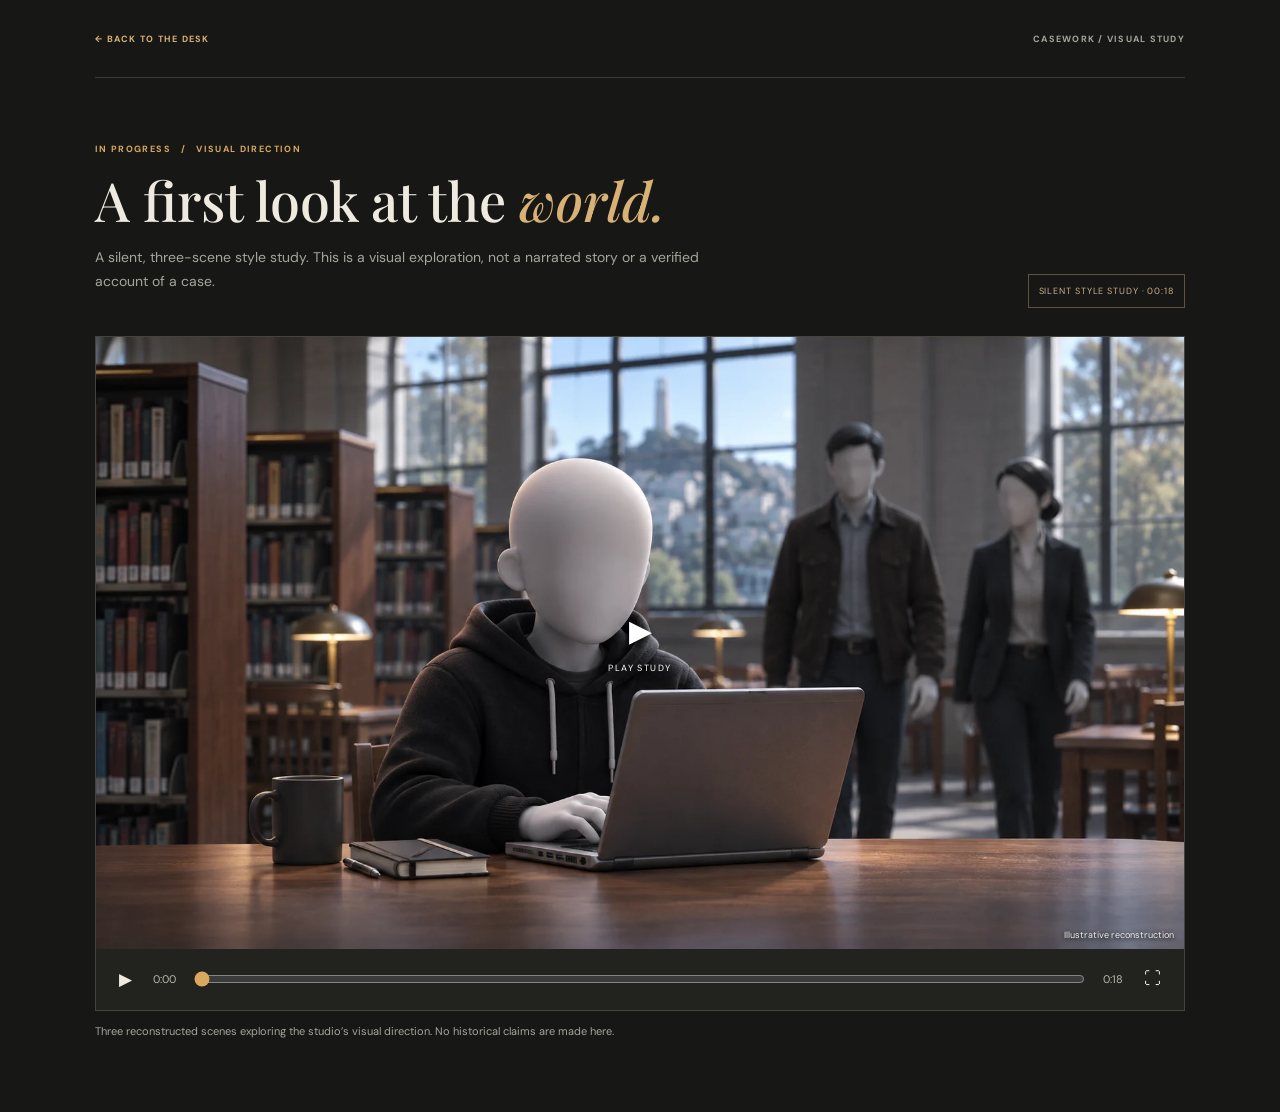
==== docs/study/index.html @ 67bc18f0 "Build public review studio and bounded production control plane" ====
<!doctype html>
<html lang="en">
<head><meta charset="utf-8"><meta name="viewport" content="width=device-width,initial-scale=1"><meta name="theme-color" content="#171816"><title>Visual style study — Casework</title><link rel="stylesheet" href="study.css"></head>
<body><main><header><a href="../index.html">← BACK TO THE DESK</a><span>CASEWORK / VISUAL STUDY</span></header><div class="heading"><div><p class="eyebrow">IN PROGRESS &nbsp; / &nbsp; VISUAL DIRECTION</p><h1>A first look at the <em>world.</em></h1><p class="description">A silent, three-scene style study. This is a visual exploration, not a narrated story or a verified account of a case.</p></div><span class="tag">SILENT STYLE STUDY · 00:18</span></div><section class="player" aria-label="Silent visual style study"><div class="stage" id="stage"><img id="scene" alt=""/><div class="attribution">Illustrative reconstruction</div><div class="play-prompt" id="prompt">▶ <span>PLAY STUDY</span></div></div><div class="controls"><button id="play" aria-label="Play">▶</button><span id="time">0:00</span><label class="sr-only" for="seek">Seek through style study</label><input id="seek" type="range" min="0" max="18" step="0.01" value="0"><span>0:18</span><button id="fullscreen" aria-label="Toggle fullscreen">⛶</button></div></section><p class="footnote">Three reconstructed scenes exploring the studio’s visual direction. No historical claims are made here.</p></main><script src="study.js"></script></body></html>
---- docs/study/study.css ----
@import url('https://fonts.googleapis.com/css2?family=DM+Sans:wght@400;600;700&family=Playfair+Display:ital,wght@0,500;1,500&display=swap');
*{box-sizing:border-box}body{margin:0;background:#171816;color:#eeeae0;font:14px 'DM Sans',Arial,sans-serif}main{max-width:1150px;margin:auto;padding:0 30px 60px}header{height:78px;display:flex;align-items:center;justify-content:space-between;border-bottom:1px solid #393a33;font-size:9px;font-weight:700;letter-spacing:.14em;color:#a5a69a}header a{color:#d7b077;text-decoration:none}.heading{padding:56px 0 28px;display:flex;align-items:end;justify-content:space-between;gap:25px}.eyebrow{font-size:9px;color:#d8a85e;font-weight:700;letter-spacing:.15em}h1{font:500 clamp(35px,5vw,54px)/1.1 'Playfair Display',Georgia,serif;margin:16px 0}h1 em{color:#d9b176}.description,.footnote{color:#a5a69b;line-height:1.7;max-width:610px}.tag{white-space:nowrap;color:#c8af88;border:1px solid #5c5342;padding:10px;font-size:9px;letter-spacing:.1em}.player{background:#22231f;border:1px solid #44443a}.stage{aspect-ratio:16/9;background:#111;position:relative;overflow:hidden}.stage img{width:100%;height:100%;object-fit:contain;display:block}.stage-label{position:absolute;left:18px;top:18px;background:#171816ba;padding:9px 11px;font-size:9px;letter-spacing:.12em;font-weight:700}.stage-label span{color:#d8a85e}.play-prompt{position:absolute;inset:0;display:grid;place-content:center;text-align:center;color:white;font-size:30px;text-shadow:0 2px 10px #000}.play-prompt span{display:block;font-size:9px;letter-spacing:.16em;margin-top:12px}.playing .play-prompt{display:none}.controls{display:flex;align-items:center;gap:16px;padding:15px 18px;color:#b9b9ae;font-size:11px}.controls button{background:none;border:0;color:#eeeae0;font-size:17px;cursor:pointer;padding:5px}.controls input{flex:1;accent-color:#d8a85e;min-width:0}.footnote{font-size:11px}.sr-only{position:absolute;width:1px;height:1px;overflow:hidden;clip:rect(0,0,0,0)}:focus-visible{outline:2px solid #e8bf7c;outline-offset:3px}@media(max-width:600px){main{padding:0 16px 40px}header{height:60px}header span{display:none}.heading{display:block;padding:40px 0 24px}.tag{display:inline-block;margin-top:12px}.controls{gap:9px;padding:10px}.stage-label{font-size:8px;left:8px;top:8px}.play-prompt{font-size:20px}}

.attribution{position:absolute;bottom:8px;right:10px;color:#eee;font-size:9px;text-shadow:0 1px 4px #000}
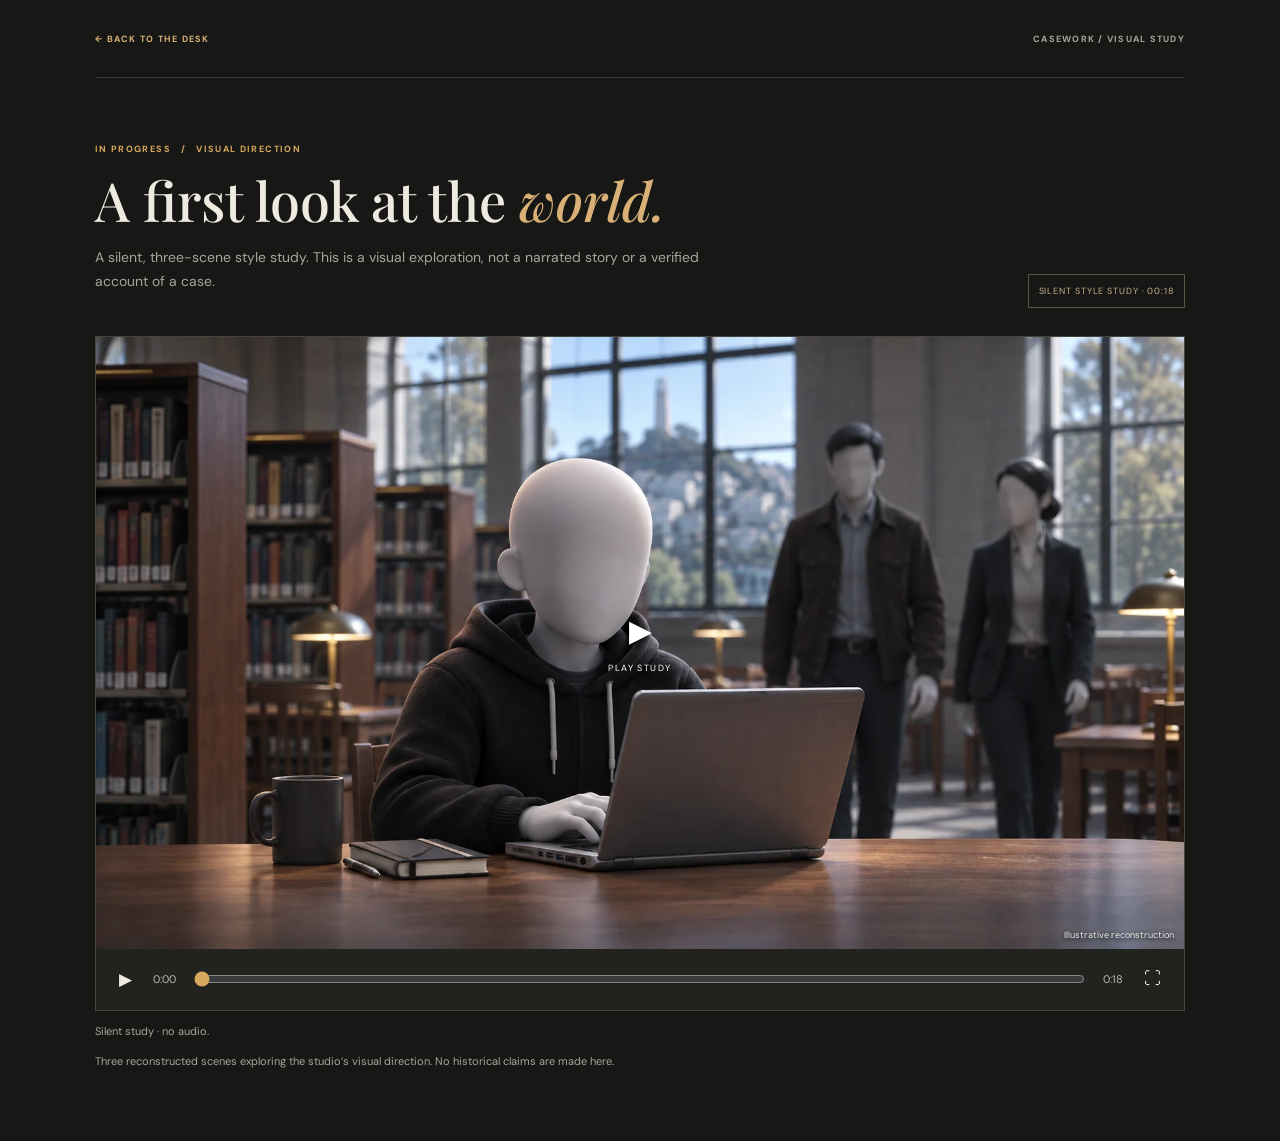
==== commit 2309d034: "Add deterministic media playback, evidence gates and portable export" ====
--- a/docs/study/index.html
+++ b/docs/study/index.html
@@ -1,4 +1,4 @@
 <!doctype html>
 <html lang="en">
 <head><meta charset="utf-8"><meta name="viewport" content="width=device-width,initial-scale=1"><meta name="theme-color" content="#171816"><title>Visual style study — Casework</title><link rel="stylesheet" href="study.css"></head>
-<body><main><header><a href="../index.html">← BACK TO THE DESK</a><span>CASEWORK / VISUAL STUDY</span></header><div class="heading"><div><p class="eyebrow">IN PROGRESS &nbsp; / &nbsp; VISUAL DIRECTION</p><h1>A first look at the <em>world.</em></h1><p class="description">A silent, three-scene style study. This is a visual exploration, not a narrated story or a verified account of a case.</p></div><span class="tag">SILENT STYLE STUDY · 00:18</span></div><section class="player" aria-label="Silent visual style study"><div class="stage" id="stage"><img id="scene" alt=""/><div class="attribution">Illustrative reconstruction</div><div class="play-prompt" id="prompt">▶ <span>PLAY STUDY</span></div></div><div class="controls"><button id="play" aria-label="Play">▶</button><span id="time">0:00</span><label class="sr-only" for="seek">Seek through style study</label><input id="seek" type="range" min="0" max="18" step="0.01" value="0"><span>0:18</span><button id="fullscreen" aria-label="Toggle fullscreen">⛶</button></div></section><p class="footnote">Three reconstructed scenes exploring the studio’s visual direction. No historical claims are made here.</p></main><script src="study.js"></script></body></html>
+<body><main><header><a href="../index.html">← BACK TO THE DESK</a><span>CASEWORK / VISUAL STUDY</span></header><div class="heading"><div><p class="eyebrow">IN PROGRESS &nbsp; / &nbsp; VISUAL DIRECTION</p><h1>A first look at the <em>world.</em></h1><p class="description">A silent, three-scene style study. This is a visual exploration, not a narrated story or a verified account of a case.</p></div><span class="tag">SILENT STYLE STUDY · 00:18</span></div><section class="player" aria-label="Silent visual style study"><div class="stage" id="stage"><div class="scene-frame"><img id="scene" alt=""/><img id="subject" alt="" hidden/><div id="caption" class="caption" aria-live="off"></div></div><div class="attribution">Illustrative reconstruction</div><div class="play-prompt" id="prompt">▶ <span>PLAY STUDY</span></div></div><div class="controls"><button id="play" aria-label="Play">▶</button><span id="time">0:00</span><label class="sr-only" for="seek">Seek through style study</label><input id="seek" type="range" min="0" max="18" step="0.01" value="0"><span id="duration">0:18</span><button id="fullscreen" aria-label="Toggle fullscreen">⛶</button></div></section><p id="player-status" role="status" class="footnote"></p><p class="footnote">Three reconstructed scenes exploring the studio’s visual direction. No historical claims are made here.</p></main><script src="study.js"></script></body></html>
--- a/docs/study/study.css
+++ b/docs/study/study.css
@@ -1,4 +1,4 @@
 @import url('https://fonts.googleapis.com/css2?family=DM+Sans:wght@400;600;700&family=Playfair+Display:ital,wght@0,500;1,500&display=swap');
-*{box-sizing:border-box}body{margin:0;background:#171816;color:#eeeae0;font:14px 'DM Sans',Arial,sans-serif}main{max-width:1150px;margin:auto;padding:0 30px 60px}header{height:78px;display:flex;align-items:center;justify-content:space-between;border-bottom:1px solid #393a33;font-size:9px;font-weight:700;letter-spacing:.14em;color:#a5a69a}header a{color:#d7b077;text-decoration:none}.heading{padding:56px 0 28px;display:flex;align-items:end;justify-content:space-between;gap:25px}.eyebrow{font-size:9px;color:#d8a85e;font-weight:700;letter-spacing:.15em}h1{font:500 clamp(35px,5vw,54px)/1.1 'Playfair Display',Georgia,serif;margin:16px 0}h1 em{color:#d9b176}.description,.footnote{color:#a5a69b;line-height:1.7;max-width:610px}.tag{white-space:nowrap;color:#c8af88;border:1px solid #5c5342;padding:10px;font-size:9px;letter-spacing:.1em}.player{background:#22231f;border:1px solid #44443a}.stage{aspect-ratio:16/9;background:#111;position:relative;overflow:hidden}.stage img{width:100%;height:100%;object-fit:contain;display:block}.stage-label{position:absolute;left:18px;top:18px;background:#171816ba;padding:9px 11px;font-size:9px;letter-spacing:.12em;font-weight:700}.stage-label span{color:#d8a85e}.play-prompt{position:absolute;inset:0;display:grid;place-content:center;text-align:center;color:white;font-size:30px;text-shadow:0 2px 10px #000}.play-prompt span{display:block;font-size:9px;letter-spacing:.16em;margin-top:12px}.playing .play-prompt{display:none}.controls{display:flex;align-items:center;gap:16px;padding:15px 18px;color:#b9b9ae;font-size:11px}.controls button{background:none;border:0;color:#eeeae0;font-size:17px;cursor:pointer;padding:5px}.controls input{flex:1;accent-color:#d8a85e;min-width:0}.footnote{font-size:11px}.sr-only{position:absolute;width:1px;height:1px;overflow:hidden;clip:rect(0,0,0,0)}:focus-visible{outline:2px solid #e8bf7c;outline-offset:3px}@media(max-width:600px){main{padding:0 16px 40px}header{height:60px}header span{display:none}.heading{display:block;padding:40px 0 24px}.tag{display:inline-block;margin-top:12px}.controls{gap:9px;padding:10px}.stage-label{font-size:8px;left:8px;top:8px}.play-prompt{font-size:20px}}
+*{box-sizing:border-box}body{margin:0;background:#171816;color:#eeeae0;font:14px 'DM Sans',Arial,sans-serif}main{max-width:1150px;margin:auto;padding:0 30px 60px}header{height:78px;display:flex;align-items:center;justify-content:space-between;border-bottom:1px solid #393a33;font-size:9px;font-weight:700;letter-spacing:.14em;color:#a5a69a}header a{color:#d7b077;text-decoration:none}.heading{padding:56px 0 28px;display:flex;align-items:end;justify-content:space-between;gap:25px}.eyebrow{font-size:9px;color:#d8a85e;font-weight:700;letter-spacing:.15em}h1{font:500 clamp(35px,5vw,54px)/1.1 'Playfair Display',Georgia,serif;margin:16px 0}h1 em{color:#d9b176}.description,.footnote{color:#a5a69b;line-height:1.7;max-width:610px}.tag{white-space:nowrap;color:#c8af88;border:1px solid #5c5342;padding:10px;font-size:9px;letter-spacing:.1em}.player{background:#22231f;border:1px solid #44443a}.stage{aspect-ratio:16/9;background:#111;position:relative;overflow:hidden}.scene-frame{position:absolute;inset:0;aspect-ratio:16/9;margin:auto;width:100%;height:auto;max-height:100%;overflow:hidden}.scene-frame #scene{width:100%;height:100%;object-fit:contain;display:block}.scene-frame #subject{position:absolute;left:18.361%;top:16.578%;width:60.287%;height:auto;transform-origin:52.48% 93.12%}.scene-frame #subject[hidden]{display:none}.caption{position:absolute;bottom:7%;left:8%;right:8%;text-align:center;color:white;font-size:clamp(14px,2vw,24px);text-shadow:0 2px 5px #000,0 0 5px #000;line-height:1.35}.stage-label{position:absolute;left:18px;top:18px;background:#171816ba;padding:9px 11px;font-size:9px;letter-spacing:.12em;font-weight:700}.stage-label span{color:#d8a85e}.play-prompt{position:absolute;inset:0;display:grid;place-content:center;text-align:center;color:white;font-size:30px;text-shadow:0 2px 10px #000}.play-prompt span{display:block;font-size:9px;letter-spacing:.16em;margin-top:12px}.playing .play-prompt{display:none}.controls{display:flex;align-items:center;gap:16px;padding:15px 18px;color:#b9b9ae;font-size:11px}.controls button{background:none;border:0;color:#eeeae0;font-size:17px;cursor:pointer;padding:5px}.controls input{flex:1;accent-color:#d8a85e;min-width:0}.footnote{font-size:11px}.sr-only{position:absolute;width:1px;height:1px;overflow:hidden;clip:rect(0,0,0,0)}:focus-visible{outline:2px solid #e8bf7c;outline-offset:3px}@media(max-width:600px){main{padding:0 16px 40px}header{height:60px}header span{display:none}.heading{display:block;padding:40px 0 24px}.tag{display:inline-block;margin-top:12px}.controls{gap:9px;padding:10px}.stage-label{font-size:8px;left:8px;top:8px}.play-prompt{font-size:20px}}
 
 .attribution{position:absolute;bottom:8px;right:10px;color:#eee;font-size:9px;text-shadow:0 1px 4px #000}
